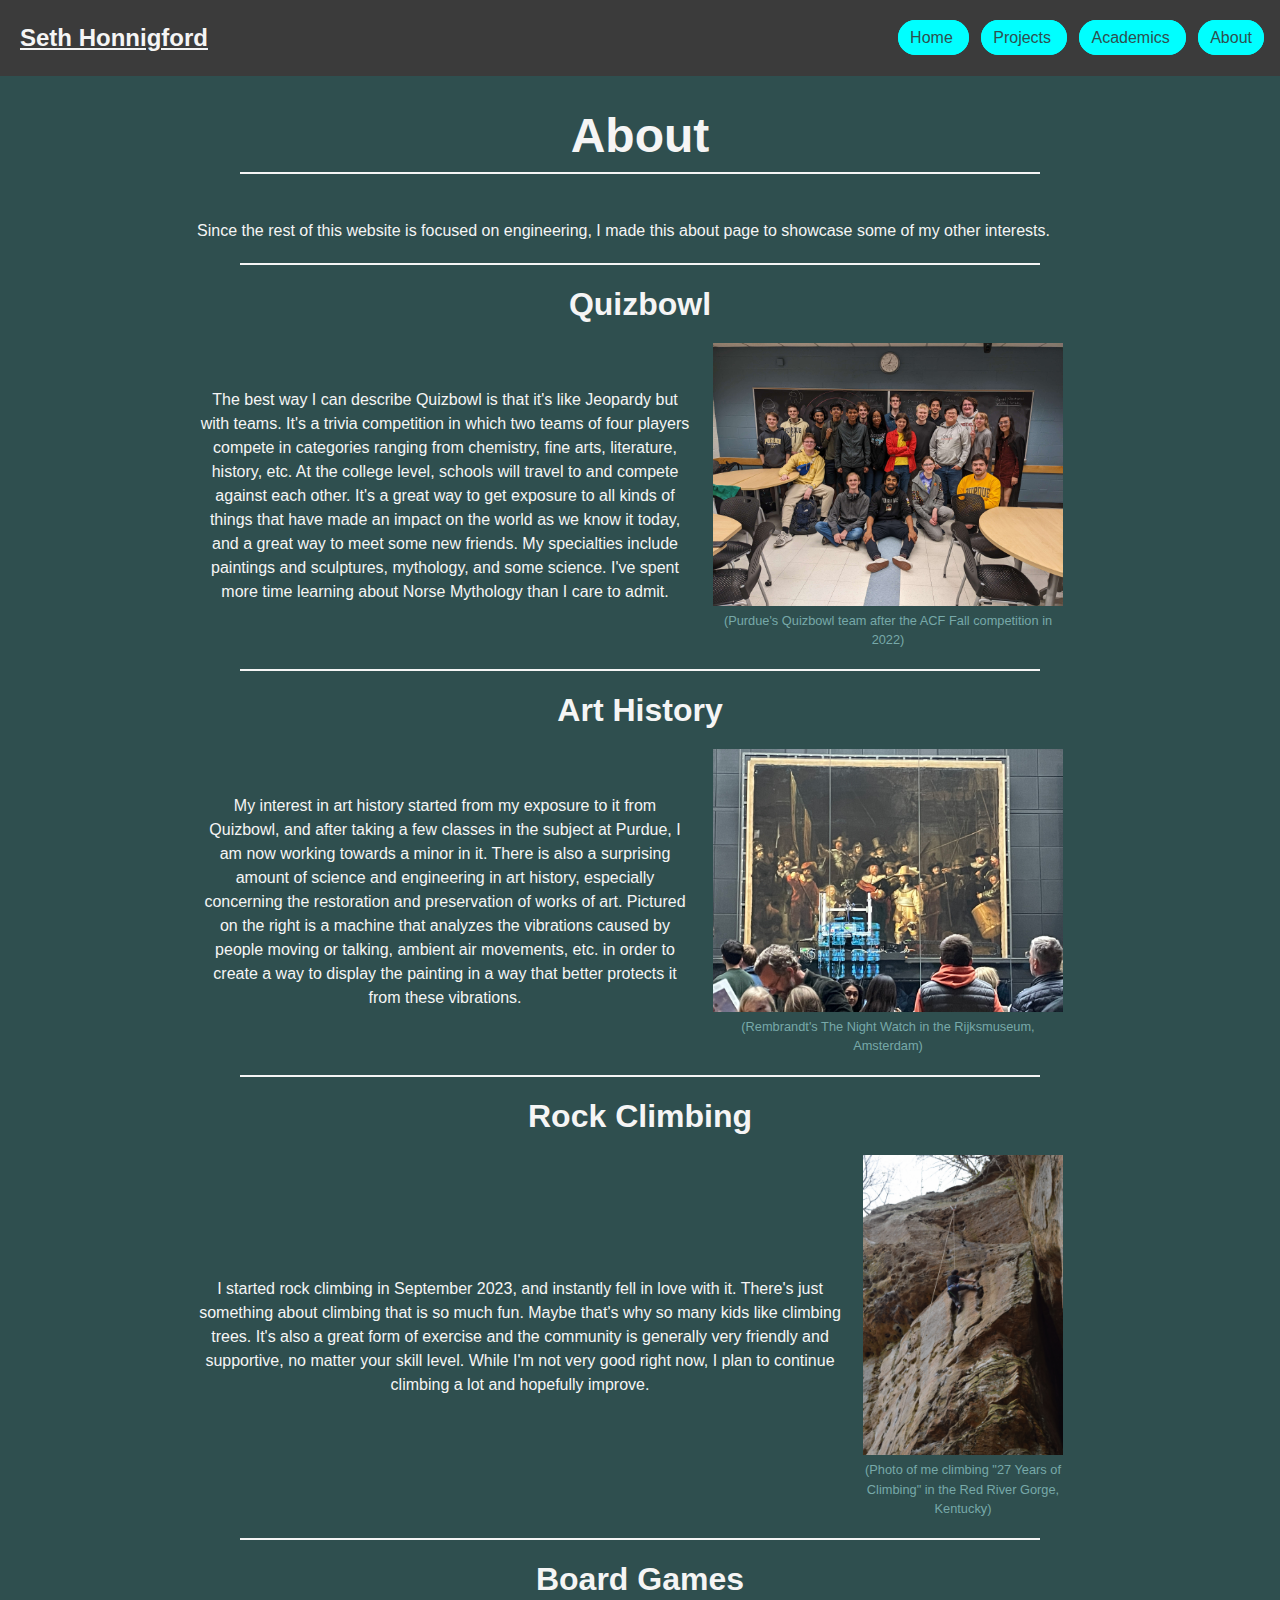
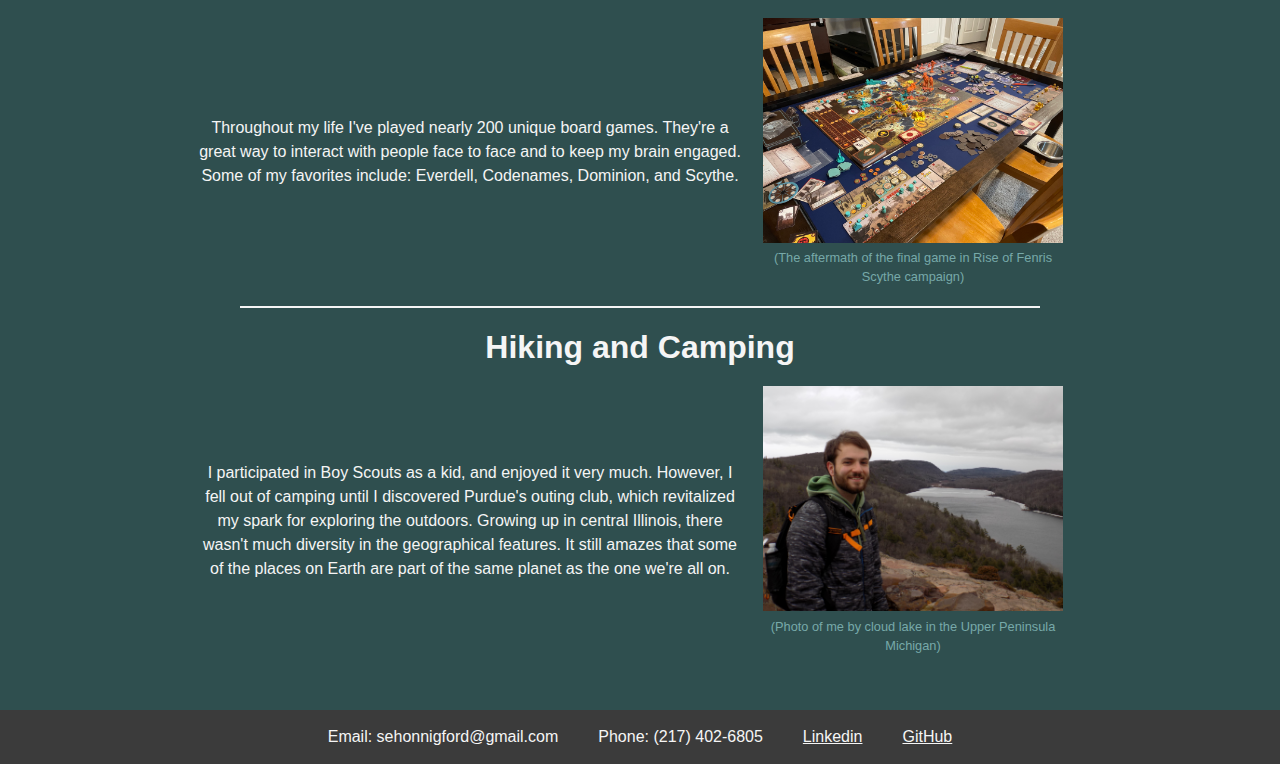
==== About.html @ 36abf06a "Add files via upload" ====
<!DOCTYPE html>
<html lang="en">
<head>
    <meta charset="UTF-8">
    <meta http-equiv="X-UA-Compatible" content="IE=edge">
    <meta name="viewport" content="width=device-width, initial-scale=1.0">
    <title>About - Seth Honnigford</title>
    <link rel="stylesheet" href="CSS/style.css">
</head>
<body>
    <nav class="navbar">
        <div class="left-content">
            <h2 class="banner">
                Seth Honnigford
            </h2>
        </div>
        <div class="right-content">
            <a href=file:///C:/Users/sehon/Desktop/Prof%20Dev/Website%20Portfolio/Home.html class="selector">
                Home
            </a>
            <a href=file:///C:/Users/sehon/Desktop/Prof%20Dev/Website%20Portfolio/Projects.html class="selector">
                Projects
            </a>
            <a href=file:///C:/Users/sehon/Desktop/Prof%20Dev/Website%20Portfolio/Academics.html class="selector">
                Academics
            </a>
            <a href=file:///C:/Users/sehon/Desktop/Prof%20Dev/Website%20Portfolio/About.html class="selector">
                About
            </a>
        </div>
    </nav>


    <h2 class="title">
        About
    </h2>
    <div class="sidebyside">
        <p>
            Since the rest of this website is focused on engineering, I made this about page to
            showcase some of my other interests.
        </p>
    </div>
    <div class="thin-line"></div>
    <h3 class="sectionheader">
        Quizbowl
    </h3>
    <div class="sidebyside">
        <p>
            The best way I can describe Quizbowl is that it's like Jeopardy but with teams. It's a trivia competition in which two teams of four players compete in categories
            ranging from chemistry, fine arts, literature, history, etc. At the college level, schools will travel to and compete against each other. It's a great way to get exposure to all kinds of things that have made an impact on 
            the world as we know it today, and a great way to meet some new friends. My specialties include paintings and sculptures, mythology, and some science.
            I've spent more time learning about Norse Mythology than I care to admit.
        </p>
        <p class="caption">
            <img src="Images/Quizbowl.jpg" alt="Quizbowl" width="4032" height="3024" class="width350">
            (Purdue's Quizbowl team after the ACF Fall competition in 2022)
        </p>
    </div>
    <div class="thin-line"></div>
    <h3 class="sectionheader">
        Art History
    </h3>
    <div class="sidebyside">
        <p>
            My interest in art history started from my exposure to it from Quizbowl, and after taking a few classes in the subject at Purdue, I am now working towards a minor in it.
            There is also a surprising amount of science and engineering in art history, especially concerning the restoration and preservation of works of art.
            Pictured on the right is a machine that analyzes the vibrations caused by people moving or talking, ambient air movements, etc. in order to create a way to display
            the painting in a way that better protects it from these vibrations.
        </p>
        <p class="caption">
            <img src="Images/NightWatch.jpg" alt="NightWatch" width="4032" height="2034" class="width350">
            (Rembrandt's The Night Watch in the Rijksmuseum, Amsterdam)
        </p>
    </div>
    <div class="thin-line"></div>
    <h3 class="sectionheader">
        Rock Climbing
    </h3>
    <div class="sidebyside">
        <p>
            I started rock climbing in September 2023, and instantly fell in love with it. There's just something about climbing that is so much fun.
            Maybe that's why so many kids like climbing trees. It's also a great form of exercise and the community is generally very friendly and supportive,
            no matter your skill level. While I'm not very good right now, I plan to continue climbing a lot and hopefully improve.
        </p>
        <p class="caption">
            <img src="Images/Climbing.jpg" alt="Climbing" width="2194" height="1977" class="width200">
            (Photo of me climbing "27 Years of Climbing" in the Red River Gorge, Kentucky)
        </p>
    </div>
    <div class="thin-line"></div>
    <h3 class="sectionheader">
        Board Games
    </h3>
    <div class="sidebyside">
        <p>
            Throughout my life I've played nearly 200 unique board games. They're a great way to interact with people face to face and to keep my brain engaged. 
            Some of my favorites include: Everdell, Codenames, Dominion, and Scythe.
        </p>
        <p class="caption">
            <img src="Images/Scythe.jpg" alt="Scythe" width="4032" height="2034" class="width300">
            (The aftermath of the final game in Rise of Fenris Scythe campaign)
        </p>
    </div>
    <div class="thin-line"></div>
    <h3 class="sectionheader">
        Hiking and Camping
    </h3>
    <div class="sidebyside">
        <p>
            I participated in Boy Scouts as a kid, and enjoyed it very much. However, I fell out of camping until I discovered Purdue's outing club,
            which revitalized my spark for exploring the outdoors. Growing up in central Illinois, there wasn't much diversity in the geographical features.
            It still amazes that some of the places on Earth are part of the same planet as the one we're all on.
        </p>
        <p class="caption">
            <img src="Images/Hiking.jpg" alt="Hiking" width="768" height="1024" class="width300">
            (Photo of me by cloud lake in the Upper Peninsula Michigan)
        </p>
    </div>

    <nav class="bottomnav">
        <div>

        </div>
        <div class="bottomrow">
            <div class="bottomlink">
                Email: sehonnigford@gmail.com
            </div>
            <div class="bottomlink">
                Phone: (217) 402-6805
            </div>
            <a href=https://www.linkedin.com/in/seth-honnigford-34b691205/ class="bottomlink">
                Linkedin
            </a>
            <a href=https://github.com/Seth-Honnigford class="bottomlink">
                GitHub
            </a>
        </div>
        <div>

        </div>
    </nav>
</body>
</html>
---- CSS/style.css ----
*{
    margin: 0;
    padding: 0;
    box-sizing: border-box;
}

body{
    background-color: darkslategray;
    color: whitesmoke;
    font-family: Verdana, Geneva, Tahoma, sans-serif;
    padding: 0px;
    line-height: 1.5;
    overflow-x: auto;
    white-space: nowrap;
    min-width: 800px;
}

p{
    text-align: center;
}

ul{
    text-align: center;
    list-style-position: inside;
}

nav{
    background-color: rgb(59, 59, 59);
    width: 100%;
    justify-content: space-between;
    padding: 10px;
    display: flex;
    align-items: center;
}

div ul{
    list-style-position: outside;
    text-align: left;
}

.navbar{
    position: sticky;
    min-width: 800px;
    position: fixed;
}

a, a:visited{
    color: whitesmoke;
    text-decoration: underline;
}

.selector, .selector:visited{
    color: darkslategray;
    background-color: cyan;
    border: 2px double;
    border-color: cyan;
    border-radius: 2rem;
    padding: 7px 10px 7px;
    font-weight: 500;
    cursor: pointer;
    text-decoration: none;
    margin: 6px;
}

.banner{
    background-color: rgb(59, 59, 59);
    padding: 10px;
    box-sizing: border-box;
    margin: 0;
}

.selector:hover, .selector:focus{
    text-decoration: underline;
}

.title{
    text-align: center;
    padding: 100px 0px 0px;
    font-size: 3em;
    border-bottom: 2px double;
    border-color: whitesmoke;
    width: 800px;
    margin: 0px auto 40px;
}

div h2{
    text-decoration: underline;
}

.bottomrow{
    display: flex;
    justify-content: space-between;
    padding:5px;
}

.bottomlink{
    padding: 0px 20px;
}

.bottomnav{
    margin: 50px 0px;
    margin-bottom: 0px;
}

.sidebyside{
    display: flex;
    justify-content: space-between;
    padding: 5px;
    max-width: 70%;
    margin:auto;
    align-items: center;
}

.sidebyside p{
    white-space: wrap;
    margin-right: 20px;
}

.thin-line {
    border-top: 2px solid whitesmoke;
    width: 800px;
    margin: 15px auto;
}

.sectionheader{
    font-size: 2em;
    text-align: center;
    margin: auto;
    padding-bottom: 10px;
}

.caption{
    color: rgb(119, 169, 169);
    font-size: .8em;
}

.courselist li{
    width: 350px;
    justify-content: space-between;
}

.projdesc{
    text-align: center;
}

.projdesc p{
    margin-bottom: 15px;
}

.multigraph{
    margin-bottom: 20px;
}

.alignedlist{
    margin-left: 30%
}

.body-paragraph{
    padding: 5px;
    max-width: 70%;
    align-items: center;
    white-space: wrap;
    margin: auto;
}

.justified{
    text-align: justify;
    text-align-last: left;
    text-indent: 50px;
    margin-top: 10px;
}

.text-wrap{
    float: right;
    margin-left: 12px;
    margin-top: 8px;
    text-indent: 0px;
    text-align-last: center;
    color: rgb(119, 169, 169);
    font-size: .8em;
}

.image-paragraph{
    text-align-last: justify;
}

.width200{
    width: 200px;
    height: auto;
}

.width250{
    width: 250px;
    height: auto;
}

.width300{
    width: 300px;
    height: auto;
}

.width325{
    width: 325px;
    height: auto;
}

.width350{
    width: 350px;
    height: auto;
}

.width450{
    width: 450px;
    height: auto;
}

.width500{
    width: 500px;
    height: auto;
}

.width550{
    width: 550px;
    height: auto;
}

.width600{
    width: 600px;
    height: auto;
}
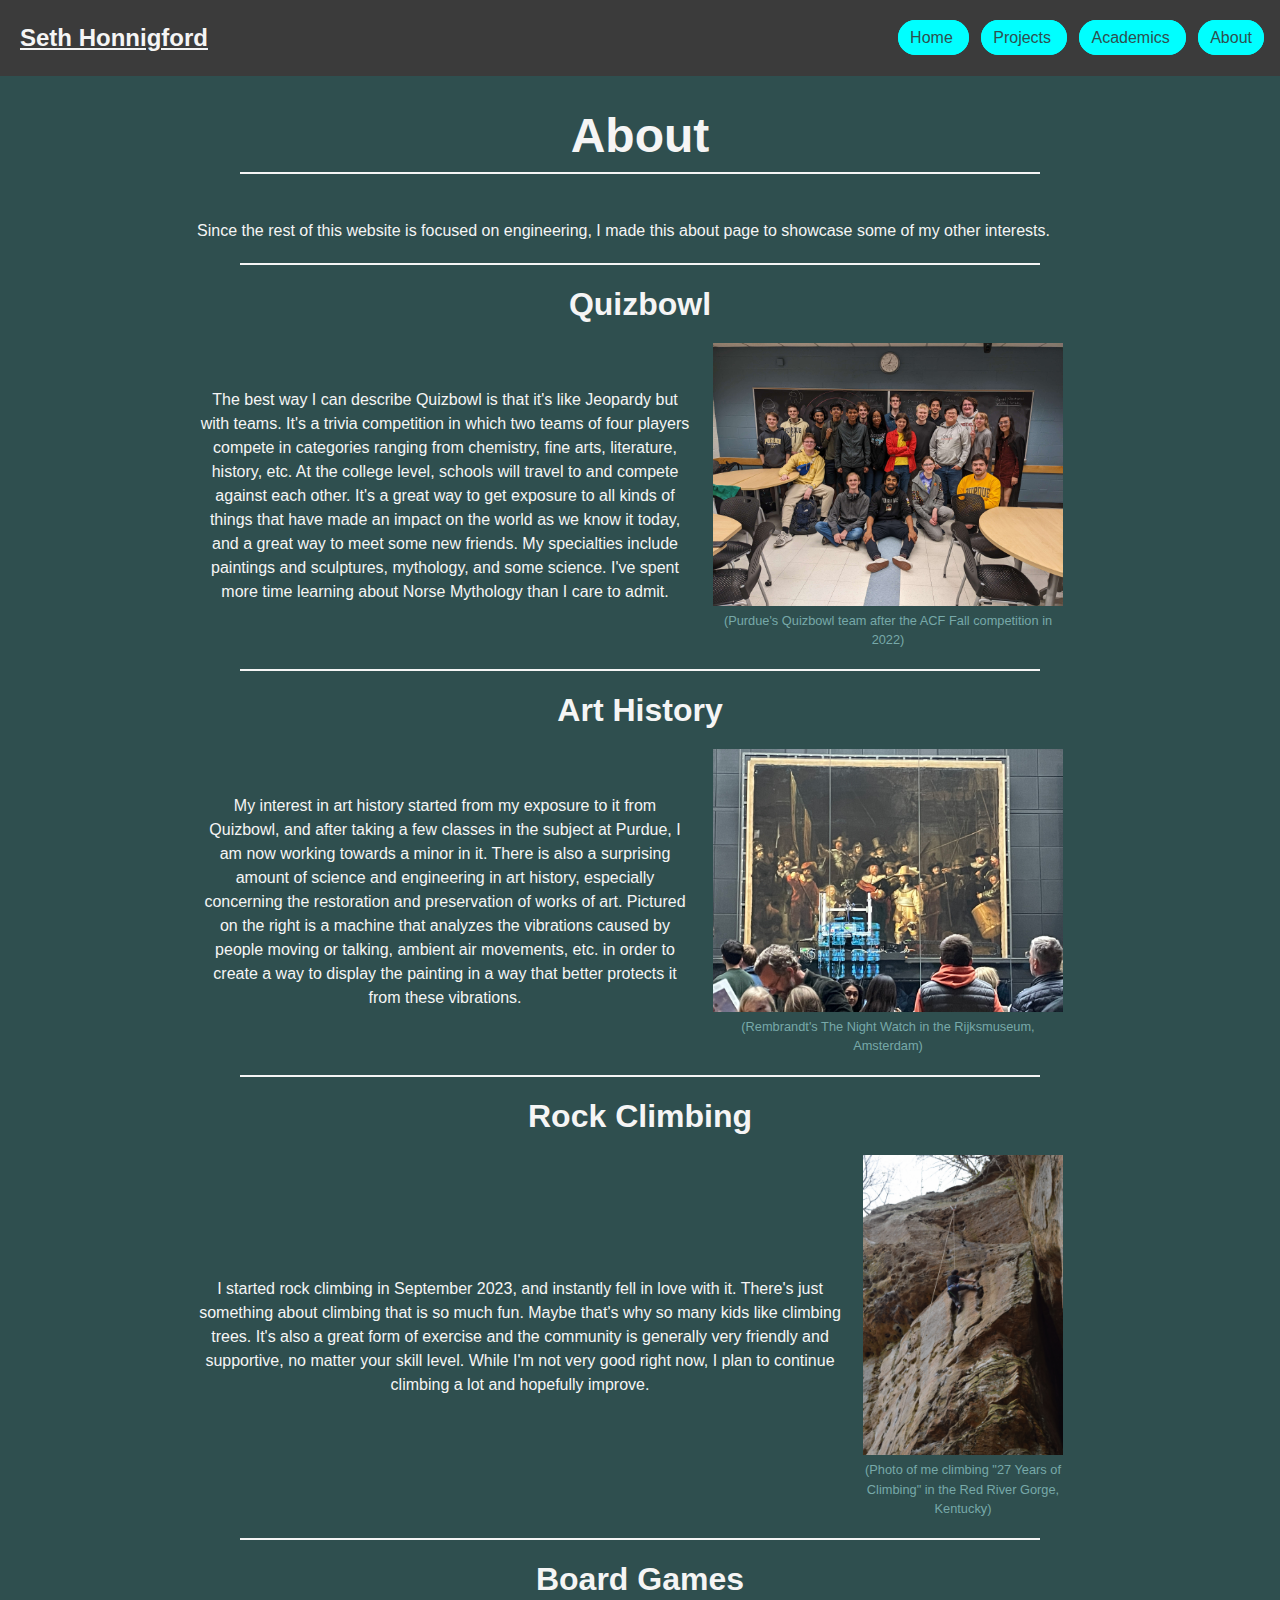
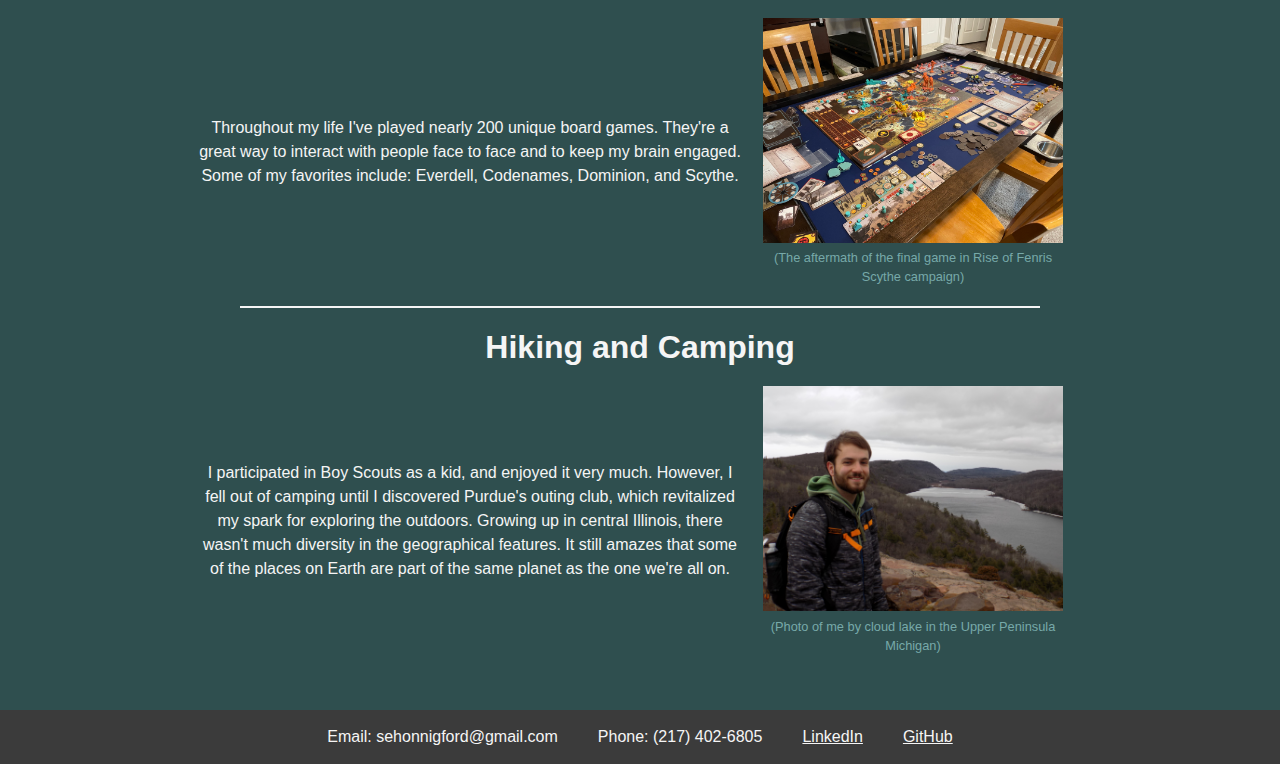
==== commit 07f8952c: "Updated links" ====
--- a/About.html
+++ b/About.html
@@ -15,16 +15,16 @@
             </h2>
         </div>
         <div class="right-content">
-            <a href=file:///C:/Users/sehon/Desktop/Prof%20Dev/Website%20Portfolio/Home.html class="selector">
+            <a href=https://sethhonnigford.com class="selector">
                 Home
             </a>
-            <a href=file:///C:/Users/sehon/Desktop/Prof%20Dev/Website%20Portfolio/Projects.html class="selector">
+            <a href=https://sethhonnigford.com/Projects class="selector">
                 Projects
             </a>
-            <a href=file:///C:/Users/sehon/Desktop/Prof%20Dev/Website%20Portfolio/Academics.html class="selector">
+            <a href=https://sethhonnigford.com/Academics class="selector">
                 Academics
             </a>
-            <a href=file:///C:/Users/sehon/Desktop/Prof%20Dev/Website%20Portfolio/About.html class="selector">
+            <a href=https://sethhonnigford.com/About class="selector">
                 About
             </a>
         </div>
@@ -129,7 +129,7 @@
                 Phone: (217) 402-6805
             </div>
             <a href=https://www.linkedin.com/in/seth-honnigford-34b691205/ class="bottomlink">
-                Linkedin
+                LinkedIn
             </a>
             <a href=https://github.com/Seth-Honnigford class="bottomlink">
                 GitHub
@@ -140,4 +140,4 @@
         </div>
     </nav>
 </body>
-</html>+</html>
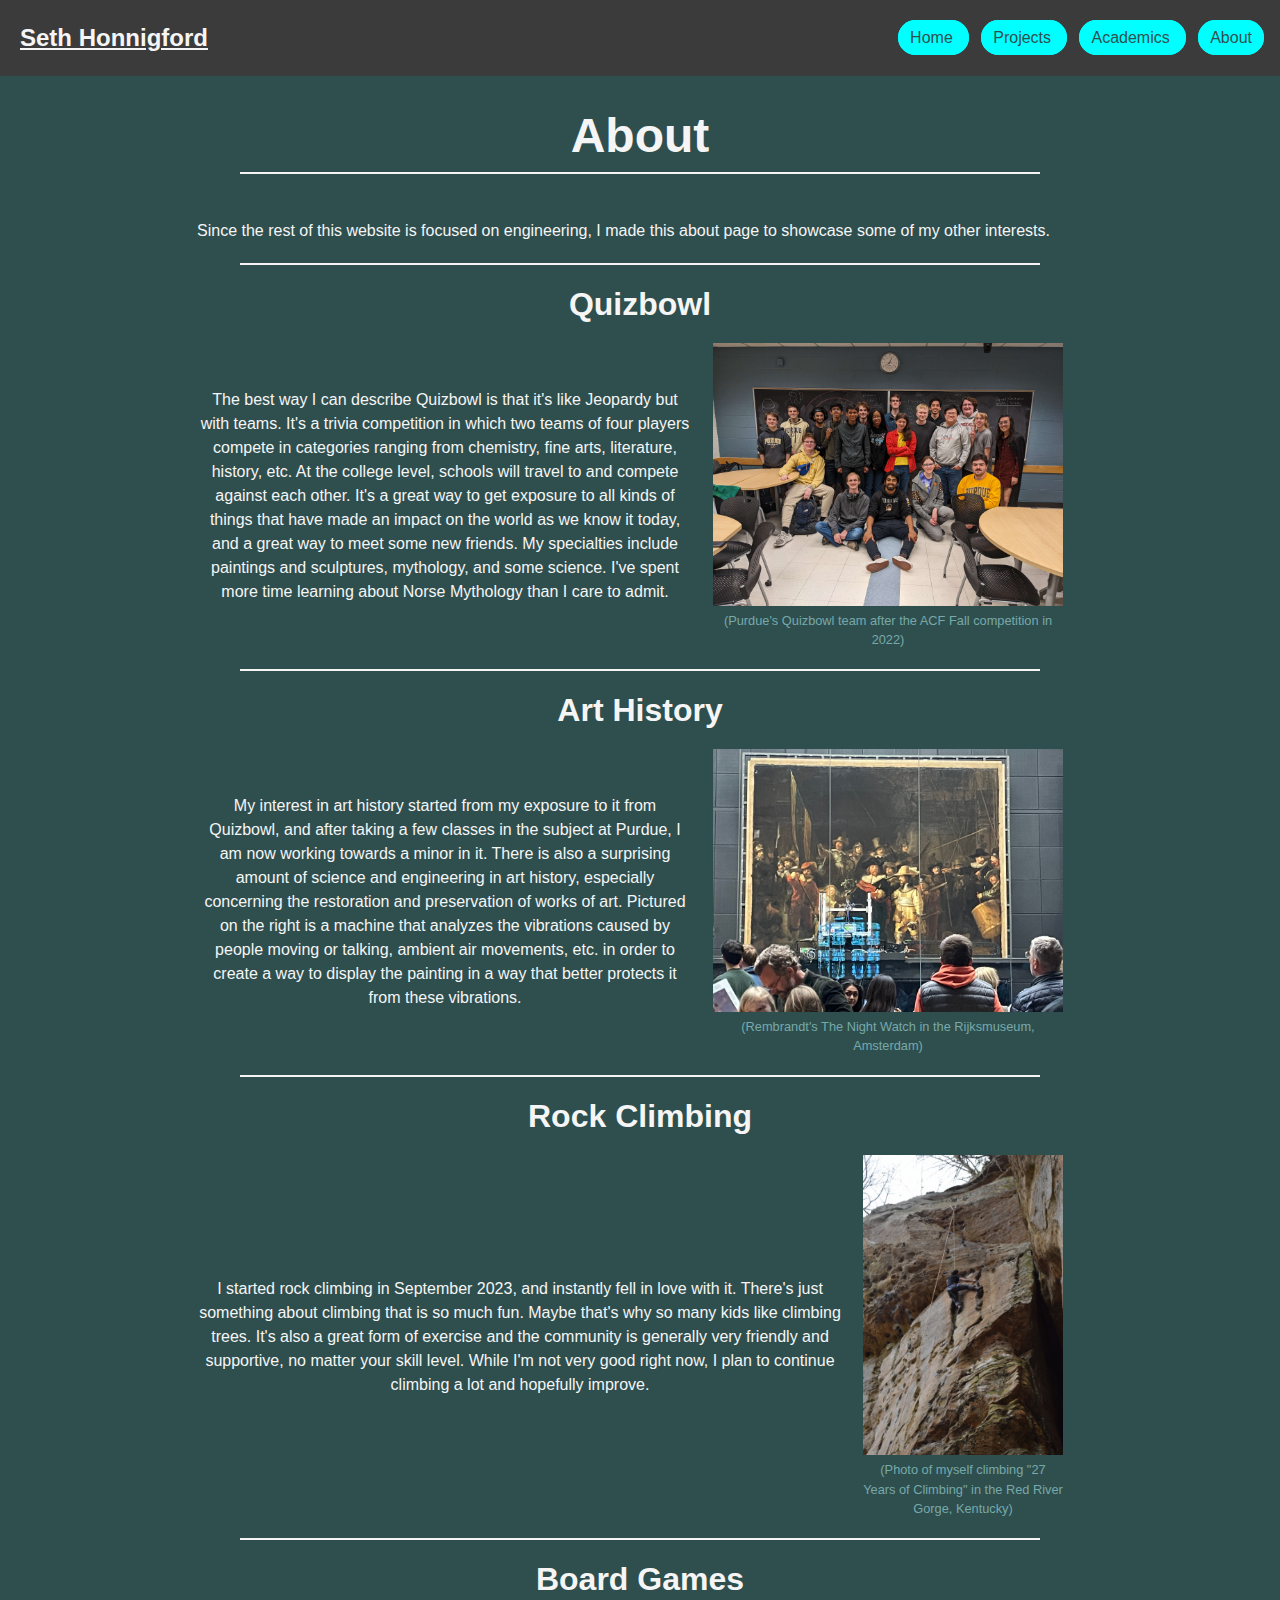
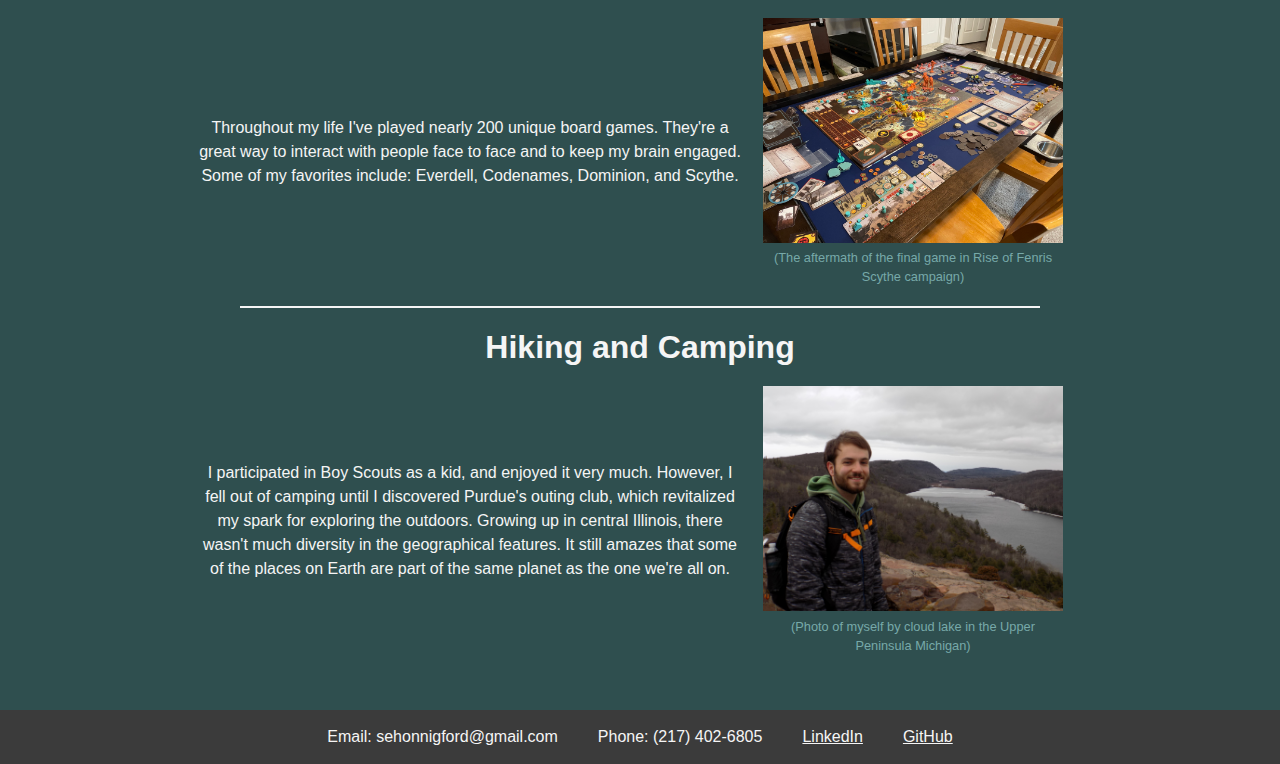
==== commit 80b0a8c3: "Update About.html" ====
--- a/About.html
+++ b/About.html
@@ -84,7 +84,7 @@
         </p>
         <p class="caption">
             <img src="Images/Climbing.jpg" alt="Climbing" width="2194" height="1977" class="width200">
-            (Photo of me climbing "27 Years of Climbing" in the Red River Gorge, Kentucky)
+            (Photo of myself climbing "27 Years of Climbing" in the Red River Gorge, Kentucky)
         </p>
     </div>
     <div class="thin-line"></div>
@@ -113,7 +113,7 @@
         </p>
         <p class="caption">
             <img src="Images/Hiking.jpg" alt="Hiking" width="768" height="1024" class="width300">
-            (Photo of me by cloud lake in the Upper Peninsula Michigan)
+            (Photo of myself by cloud lake in the Upper Peninsula Michigan)
         </p>
     </div>
 
